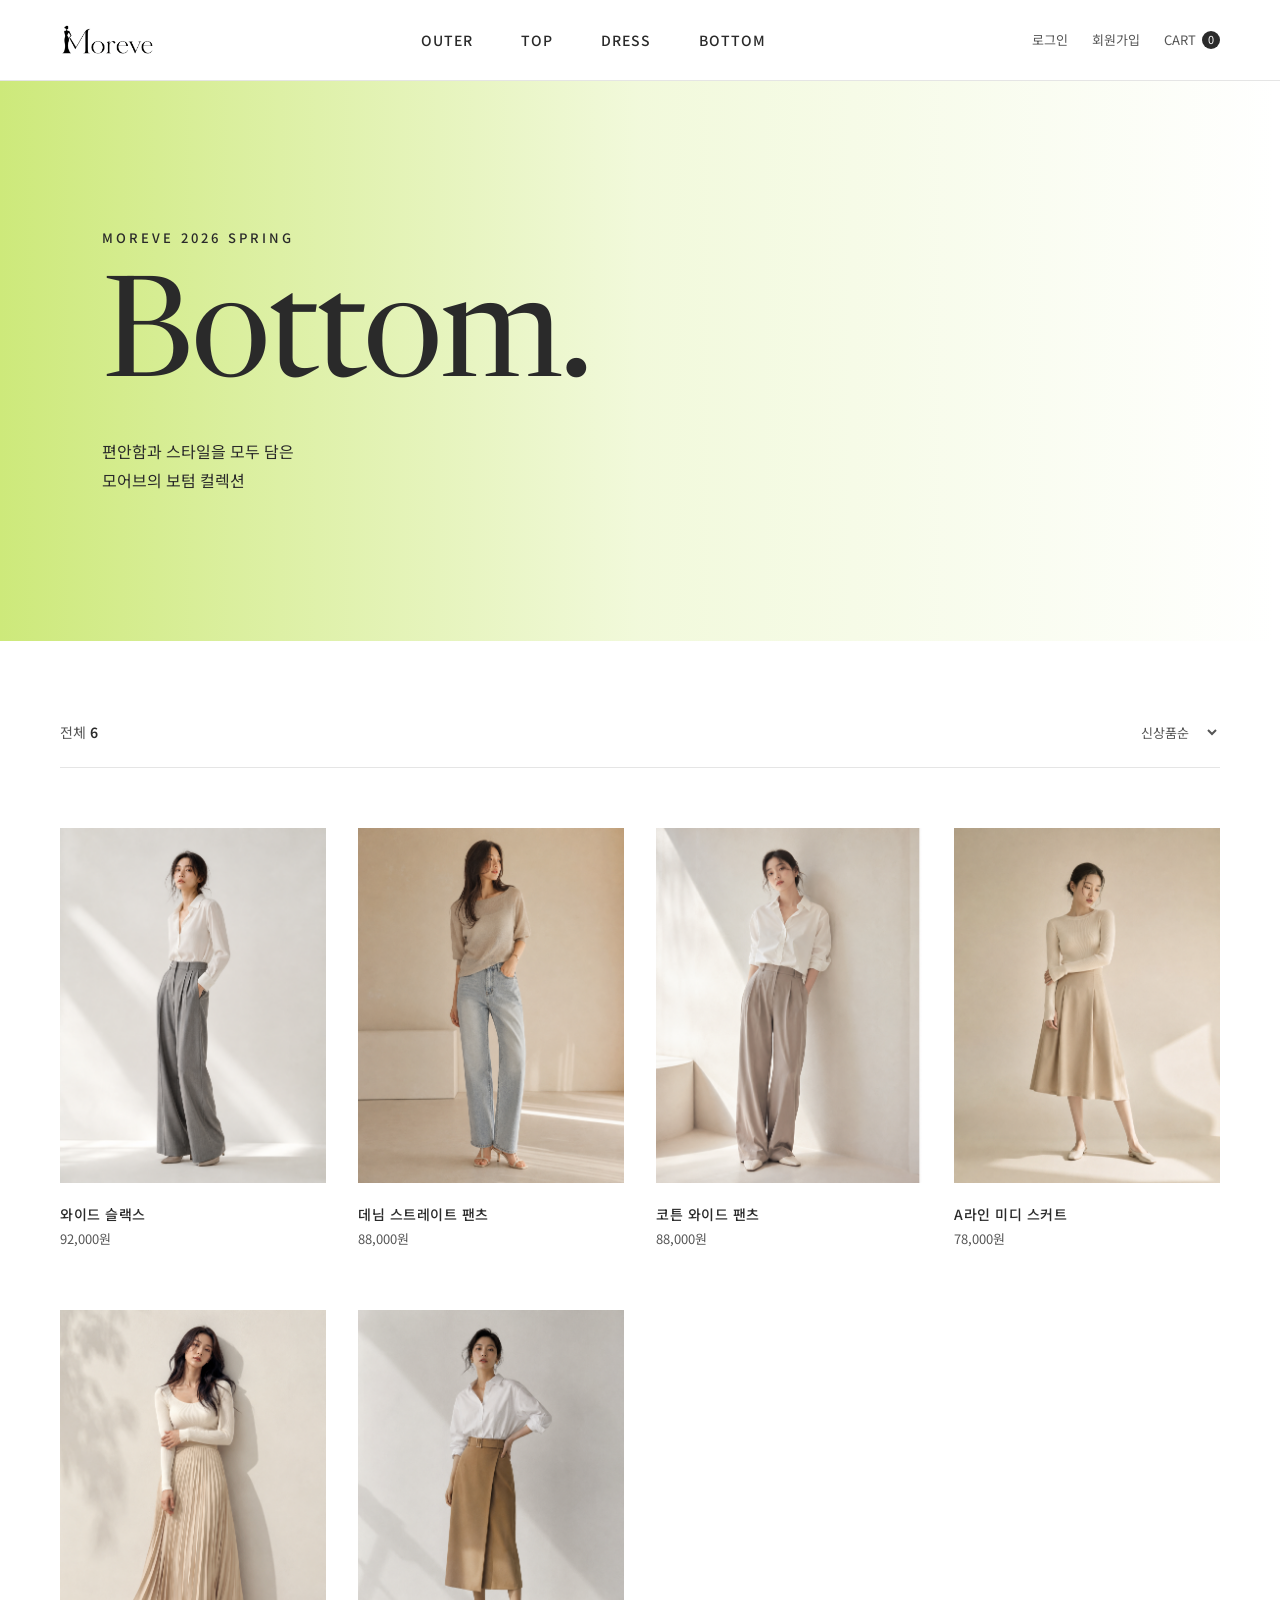
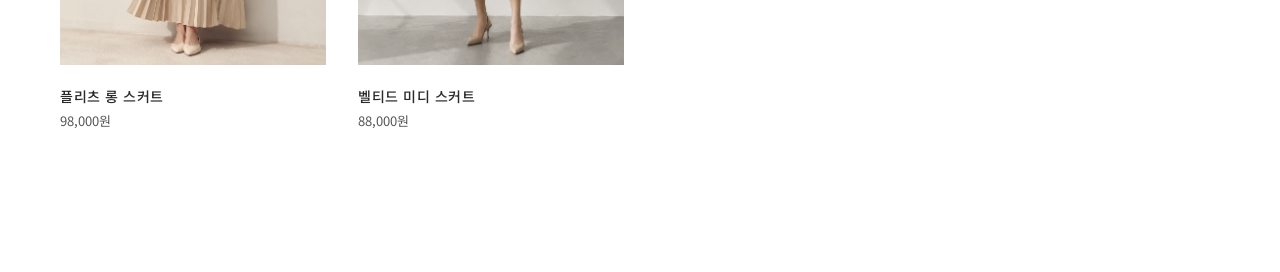
==== bottom.html @ 14810da8 "Finalize Moreve e-commerce platform with premium UI/UX enhancements" ====
<!DOCTYPE html>
<html lang="ko">
<head>
  <meta charset="UTF-8">
  <title>Moreve | BOTTOM</title>
  <meta name="viewport" content="width=device-width, initial-scale=1.0">
  <link href="https://fonts.googleapis.com/css2?family=Newsreader:ital,wght@0,400;0,500;0,600;1,400;1,500;1,600&family=Noto+Sans+KR:wght@300;400;500;700&family=Inter:wght@300;400;500;600&display=swap" rel="stylesheet">
  <link rel="stylesheet" href="style.css">
</head>
<body>

<!-- HEADER -->
<header class="header">
  <div class="header-inner">
    <div class="logo">
      <a href="index.html"><img src="images/logo.png" alt="Moreve"></a>
    </div>
    <nav class="gnb">
      <a href="outer.html">OUTER</a>
      <a href="top.html">TOP</a>
      <a href="dress.html">DRESS</a>
      <a href="bottom.html">BOTTOM</a>
    </nav>
    <div class="util">
      <a href="#">로그인</a>
      <a href="#">회원가입</a>
      <a href="#" class="cart">CART <span class="num">0</span></a>
    </div>
  </div>
</header>

<!-- BOTTOM BANNER -->
<section class="cat-banner cat-banner-bottom">
  <div class="cat-banner-overlay"></div>
  <div class="cat-banner-text">
    <p class="cat-sub">MOREVE 2026 SPRING</p>
    <h1 class="cat-title">Bottom.</h1>
    <p class="cat-desc">편안함과 스타일을 모두 담은<br>모어브의 보텀 컬렉션</p>
  </div>
</section>

<!-- 상품 리스트 -->
<section class="cat-products">
  <div class="cat-products-head">
    <p class="cat-count">전체 <span>6</span></p>
    <select class="cat-sort">
      <option>신상품순</option>
      <option>인기순</option>
      <option>낮은 가격순</option>
      <option>높은 가격순</option>
    </select>
  </div>

  <div class="product-grid">
    <a href="product.html" class="product">
      <div class="product-img pi7"></div>
      <div class="product-name">와이드 슬랙스</div>
      <div class="product-price">92,000원</div>
    </a>
    <a href="product.html" class="product">
      <div class="product-img pi8"></div>
      <div class="product-name">데님 스트레이트 팬츠</div>
      <div class="product-price">88,000원</div>
    </a>
    <a href="product.html" class="product">
      <div class="product-img pi15"></div>
      <div class="product-name">코튼 와이드 팬츠</div>
      <div class="product-price">88,000원</div>
    </a>
    <a href="product.html" class="product">
      <div class="product-img pi16"></div>
      <div class="product-name">A라인 미디 스커트</div>
      <div class="product-price">78,000원</div>
    </a>
    <a href="product.html" class="product">
      <div class="product-img pi23"></div>
      <div class="product-name">플리츠 롱 스커트</div>
      <div class="product-price">98,000원</div>
    </a>
    <a href="product.html" class="product">
      <div class="product-img pi24"></div>
      <div class="product-name">벨티드 미디 스커트</div>
      <div class="product-price">88,000원</div>
    </a>
  </div>
</section>

</body>
</html>
---- style.css ----
/* ===== RESET & VARIABLES ===== */
* { margin:0; padding:0; box-sizing:border-box; }

:root{
  --point:#A4D70E;
  --gray-bg:#F4F5F0;
  --gray-light:#F7F7F5;
  --text:#2a2a2a;
  --sub:#888;
  --line:#e5e5e5;
}

body { 
  font-family:'Noto Sans KR','Inter',sans-serif; 
  color:var(--text); 
  background:#fff; 
  line-height:1.6; 
  overflow-x:hidden;
}
a { color:inherit; text-decoration:none; }
img { max-width:100%; display:block; }

/* HEADER */
.header {
  position:sticky; top:0; z-index:100;
  background:#fff;
  border-bottom:1px solid var(--line);
  transition:box-shadow 0.3s;
}
.header-green {
  position:absolute;
  left:0; top:0;
  width:24%;
  height:100%;
  background:var(--point);
  z-index:0;
}
.header-inner {
  position:relative;
  z-index:1;
  max-width:1400px; margin:0 auto;
  display:flex; align-items:center; justify-content:space-between;
  padding:24px 60px;
}
.logo {
  font-family:'Cormorant Garamond',serif;
  font-size:28px; font-weight:500; font-style:italic;
  letter-spacing:0.5px;
}
.logo img {
  height:32px;
  width:auto;
  display:block;
}
.gnb { display:flex; gap:48px; }
.gnb a {
  font-size:14px; font-weight:500; letter-spacing:1px;
  transition:color 0.2s;
}
.gnb a:hover { color:var(--point); }
.util { display:flex; gap:24px; align-items:center; font-size:13px; color:#555; }
.util .cart { display:flex; align-items:center; gap:6px; }
.util .cart .num {
  background:var(--text); color:#fff;
  width:18px; height:18px; border-radius:50%;
  display:flex; align-items:center; justify-content:center;
  font-size:11px;
}

/* HERO */

.hero {
  position:relative;
  width:100%;
  height:820px;
  background:#fafafa;
  overflow:hidden;
  max-width:none;
  margin:0;
  padding:0;
}
.hero-bg-green {
  position:absolute;
  left:0; top:0;
  width:24%;
  height:100%;
  background:var(--point);
  z-index:1;
}

.hero-text {
  position:absolute;
  left:14%;
  top:50%;
  transform:translateY(-50%);
  z-index:10;
}

.hero-title {
  font-family:'Newsreader', serif;
  font-size:120px;
  font-weight:400;
  line-height:1;
  letter-spacing:-3px;
  color:var(--text);
  white-space:nowrap;
}
.hero-title .it { font-style:italic; font-weight:400; color:#888; }
.hero-title .dot { color:var(--point); }
.hero-star {
  font-size:20px;
  color:#fff;
  margin-bottom:30px;
  text-shadow:0 0 1px #999;
}
.hero-sub {
  margin-top:36px;
  font-size:17px;
  color:#2a2a2a;
  line-height:1.8;
  font-family:'Noto Sans KR', sans-serif;
}

.deco-circle-line {
  position:absolute;
  left:38%;
  top:18%;
  width:180px;
  height:180px;
  border:2px solid var(--point);
  border-radius:50%;
  z-index:6;
}

.slide-wrap {
  position:absolute;
  inset:0;
  z-index:3;
}
.slide {
  position:absolute;
  inset:0;
  opacity:0;
  transition:opacity 1.2s ease;
}
.slide.active { opacity:1; }

.main-img {
  position:absolute;
  left:46%;
  top:10%;
  width:30%;
  height:80%;
  background-size:cover;
  background-position:center;
  box-shadow:0 15px 40px rgba(0,0,0,0.08);
}
.sub-img {
  position:absolute;
  left:72%;
  top:38%;
  width:22%;
  height:56%;
  background-size:cover;
  background-position:center;
  box-shadow:0 15px 40px rgba(0,0,0,0.12);
  z-index:4;
}

.deco-circle-fill {
  position:absolute;
  right:6%;
  bottom:10%;
  width:90px;
  height:90px;
  background:var(--point);
  border-radius:50%;
  z-index:5;
}
.deco-half-circle {
  position:absolute;
  right:-80px;
  top:-80px;
  width:200px;
  height:200px;
  background:var(--point);
  border-radius:50%;
  z-index:2;
}

.slide, .slide-s {
  opacity:0;
  transition:opacity 1.2s ease;
}
.slide.active, .slide-s.active { opacity:1; }



/* ===== ROLLING BANNER ===== */
.rolling {
  background:#2a2a2a; color:#fff; overflow:hidden;
  padding:18px 0; border-top:1px solid #000;
}
.rolling-track {
  display:flex; gap:60px; width:max-content;
  animation:roll 40s linear infinite;
}
.rolling-item {
  display:flex; align-items:center; gap:60px;
  font-size:13px; letter-spacing:2px; white-space:nowrap;
  color:#eee;
}
.rolling-item .pt { color:var(--point); font-weight:600; }
.rolling-item::after {
  content:'✦'; color:var(--point); font-size:11px;
}
@keyframes roll {
  from { transform:translateX(0); }
  to   { transform:translateX(-50%); }
}

/* ===== SECTION COMMON ===== */
section { padding:140px 60px; max-width:1400px; margin:0 auto; }
.hero {
  max-width:none;
  margin:0;
  padding:0;
  background: linear-gradient(to right, #D4E89A 0%, #D4E89A 21.99%, #FFFFFF 22%);
}

.section-head {
  display:flex; align-items:flex-end; justify-content:space-between;
  margin-bottom:80px;
}
.section-title {
  font-family:'Cormorant Garamond',serif;
  font-size:100px; font-weight:500; line-height:1;
  letter-spacing:-4px;
}
.section-title .pt { color:var(--point); font-style:italic; }
.section-desc {
  text-align:right; font-size:14px; color:var(--sub);
  line-height:1.8; max-width:300px;
}

/* ===== BEST ===== */
.best {
  background:#fff;
  display:grid;
  grid-template-columns:140px 1fr;
  gap:60px;
  align-items:start;
  padding-bottom: 60px;
}

.best .section-head {
  flex-direction:column;
  margin-bottom:0;
}

.best .section-title {
  writing-mode:vertical-rl;
  transform:rotate(180deg);
  font-size:100px;
  line-height:1;
  white-space:nowrap;
}

.best .section-desc {
  display:none;
}

.product-grid {
  display:grid;
  grid-template-columns:repeat(4,1fr);
  gap:60px 32px;
}
.product { 
  position:relative;
  cursor:pointer;
  text-decoration:none; 
  color:inherit; 
  display:block; 
}
.product-img {
  aspect-ratio:3/4; background:var(--gray-bg);
  margin-bottom:20px; overflow:hidden; position:relative;
}
.product-img::before {
  content:''; position:absolute; inset:0;
  background:linear-gradient(135deg, rgba(190,253,2,0) 0%, rgba(190,253,2,0.15) 100%);
  opacity:0; transition:opacity 0.4s;
}
.product:hover .product-img::before { opacity:1; }
.product-num {
  font-family:'Cormorant Garamond',serif;
  font-size:13px; color:var(--sub); letter-spacing:2px;
}
.product-name {
  font-size:14px; font-weight:500; margin:6px 0 4px;
  letter-spacing:0.5px;
}
.product-price { font-size:13px; color:#555; }

/* product placeholder bg */
.pi1  { background: url('images/pi1.png')  center/cover no-repeat; }
.pi2  { background: url('images/pi2.png')  center/cover no-repeat; }
.pi3  { background: url('images/pi3.png')  center/cover no-repeat; }
.pi4  { background: url('images/pi4.png')  center/cover no-repeat; }
.pi5  { background: url('images/pi5.png')  center/cover no-repeat; }
.pi6  { background: url('images/pi6.png')  center/cover no-repeat; }
.pi7  { background: url('images/pi7.png')  center/cover no-repeat; }
.pi8  { background: url('images/pi8.png')  center/cover no-repeat; }
.pi9  { background: url('images/pi9.png')  center/cover no-repeat; }
.pi10 { background: url('images/pi10.png') center/cover no-repeat; }
.pi11 { background: url('images/pi11.png') center/cover no-repeat; }
.pi12 { background: url('images/pi12.png') center/cover no-repeat; }
.pi13 { background: url('images/pi13.png') center/cover no-repeat; }
.pi14 { background: url('images/pi14.png') center/cover no-repeat; }
.pi15 { background: url('images/pi15.png') center/cover no-repeat; }
.pi16 { background: url('images/pi16.png') center/cover no-repeat; }
.pi17 { background: url('images/pi17.png') center/cover no-repeat; }
.pi18 { background: url('images/pi18.png') center/cover no-repeat; }
.pi19 { background: url('images/pi19.png') center/cover no-repeat; }
.pi20 { background: url('images/pi20.png') center/cover no-repeat; }
.pi21 { background: url('images/pi21.png') center/cover no-repeat; }
.pi22 { background: url('images/pi22.png') center/cover no-repeat; }
.pi23 { background: url('images/pi23.png') center/cover no-repeat; }
.pi24 { background: url('images/pi24.png') center/cover no-repeat; }

/* ===== STYLE PROPOSAL ===== */
/* 모어브가 제안하는 나를 위한 스타일 → 자체제작 배너로 교체 */
.proposal {
  position: relative;
  width: 100%;
  max-width: none;
  height: 600px;
  padding: 0;
  background: url('images/style-banner.png') center/cover no-repeat;
  display: flex;
  align-items: center;
  justify-content: center;
  margin: 40px 0 60px;
  overflow: hidden;
}

/* 아래쪽으로 내린 연두 반투명 블러 - 애니메이션 효과 */
.proposal::before {
  content: '';
  position: absolute;
  left: 0;
  top: 58%;
  transform: translateY(-50%);
  height: 240px;
  width: 0; /* 초기 너비 0 */
  background: rgba(164, 215, 14, 0.26);
  backdrop-filter: blur(6px);
  -webkit-backdrop-filter: blur(6px);
  z-index: 1;
  transition: width 2.5s cubic-bezier(0.65, 0, 0.35, 1); /* 극도로 여유로운 속도로 펼쳐짐 */
}

.proposal.visible::before {
  width: 100%;
}

/* 텍스트 박스 - 띠가 다 그려진 후 등장 */
.proposal-text {
  position: relative;
  z-index: 2;
  text-align: center;
  color: #2a2a2a;
  transform: translateY(48px);
  opacity: 0;
  transition: opacity 1.2s ease 2.5s; /* 띠가 완전히 다 그려진 후 서서히 등장 */
}

.proposal.visible .proposal-text {
  opacity: 1;
}

.proposal-title {
  font-family: 'Newsreader', serif;
  font-size: 88px;
  font-weight: 400;
  font-style: italic;
  line-height: 1;
  letter-spacing: -2px;
  margin-bottom: 24px;
}

.proposal-sub {
  font-family: 'Noto Sans KR', sans-serif;
  font-size: 16px;
  font-weight: 400;
  letter-spacing: 1px;
  line-height: 1.7;
}

.proposal-line {
  width: 40px;
  height: 1px;
  background: #2a2a2a;
  margin: 28px auto 0;
}

/* ===== NEW ARRIVALS ===== */
.new { background:#fff; padding-top: 80px; }
.new-grid {
  display:grid; grid-template-columns:repeat(4,1fr); gap:60px 32px;
}
.new .product-img { aspect-ratio:3/4; }
.new-tag {
  display:inline-block; font-size:11px; letter-spacing:2px;
  padding:4px 10px; background:var(--point); color:var(--text);
  margin-bottom:8px; font-weight:600;
}

/* ===== COLLECTION ===== */
.collection { background:var(--gray-light); padding:140px 60px; }
.collection-inner { max-width:1400px; margin:0 auto; }
.col-grid {
  display:grid; grid-template-columns:repeat(4,1fr);
  grid-template-rows:repeat(2,300px);
  gap:20px;
}
.col-item { background:var(--gray-bg); overflow:hidden; cursor:pointer; position:relative; }
.col-item.big { grid-row:span 2; }
.ci1{background:url('images/col1.png') center/cover no-repeat;}
.ci2{background:url('images/col2.png') center/cover no-repeat;}
.ci3{background:url('images/col3.png') center/cover no-repeat;}
.ci4{background:url('images/col4.png') center/cover no-repeat;}
.ci5{background:url('images/col5.png') center/cover no-repeat;}
.ci6{background:url('images/col6.png') center/cover no-repeat;}
.ci7{background:url('images/col7.png') center/cover no-repeat;}

/* ===== FOOTER ===== */
footer {
  background: linear-gradient(to right, #A4D70E 0%, #A4D70E 23.99%, #FFFFFF 24%);
  color: #2a2a2a;
  padding: 40px 80px 20px;
  font-size: 12px;
  letter-spacing: 1px;
  border-top: 1px solid var(--line);
}
.foot-inner {
  width: 100%;
  max-width: 1400px;
  margin: 0 auto;
  display: grid;
  grid-template-columns: 2fr 1fr 1fr 1fr;
  gap: 60px;
}
.foot-logo {
  font-family: 'Cormorant Garamond', serif;
  font-size: 32px;
  font-style: italic;
  margin-bottom: 20px;
  color: #2a2a2a;
}
.foot-info {
  font-size: 12px;
  color: #666;
  line-height: 1.9;
}
.foot-col h5 {
  font-size: 13px;
  font-weight: 500;
  margin-bottom: 15px;
  letter-spacing: 1px;
  color: #2a2a2a;
}
.foot-col ul {
  list-style: none;
}
.foot-col li {
  font-size: 12px;
  color: #666;
  margin-bottom: 10px;
  cursor: pointer;
  transition: color 0.3s ease;
}
.foot-col li:hover {
  color: #2a2a2a;
}
.foot-bottom {
  max-width: 1400px;
  width: 100%;
  margin: 60px auto 0;
  padding-top: 20px;
  border-top: 1px solid #e5e5e5;
  display: flex;
  justify-content: space-between;
  font-size: 11px;
  color: #999;
}

/* ===== RESPONSIVE ===== */
@media (max-width:900px){
  .product-grid, .new-grid { grid-template-columns:repeat(2,1fr); }
  .col-grid { grid-template-columns:repeat(2,1fr); grid-template-rows:repeat(4,200px); }
  .col-item.big { grid-row:span 1; }
  .section-title { font-size:72px; }
  .gnb { display:none; }
  .header-inner, section, .collection, .proposal, footer { padding-left:24px; padding-right:24px; }
  .proposal { height: 400px; }
  .proposal::before { height: 200px; }
  .proposal-title { font-size: 48px; }
  .proposal-sub { font-size: 14px; }
  .foot-inner { grid-template-columns:1fr 1fr; }
}

/* ===== CATEGORY BANNER ===== */
.cat-banner {
  position:relative;
  width:100%;
  height:560px;
  overflow:hidden;
  max-width:none;
  margin:0;
  padding:0;
}
.cat-banner-img {
  position:absolute;
  inset:0;
  background:url('images/outer-banner.png') center/cover no-repeat;
  z-index:1;
}
.cat-banner-overlay {
  position:absolute;
  inset:0;
  background:linear-gradient(to right, rgba(164,215,14,0.55) 0%, rgba(164,215,14,0.15) 50%, rgba(164,215,14,0) 100%);
  z-index:2;
}
.cat-banner-text {
  position:absolute;
  left:8%;
  top:50%;
  transform:translateY(-50%);
  z-index:3;
  color:var(--text);
}
.cat-sub {
  font-size:13px;
  letter-spacing:3px;
  font-weight:500;
  margin-bottom:24px;
}
.cat-title {
  font-family:'Newsreader', serif;
  font-size:140px;
  font-weight:400;
  line-height:1;
  letter-spacing:-3px;
  margin-bottom:24px;
}
.cat-title .pt { color:var(--point); font-style:italic; }
.cat-desc {
  font-size:16px;
  line-height:1.8;
  font-family:'Noto Sans KR', sans-serif;
}

/* ===== CATEGORY PRODUCTS ===== */
.cat-products {
  max-width:1400px;
  margin:0 auto;
  padding:80px 60px 140px;
}
.cat-products-head {
  display:flex;
  justify-content:space-between;
  align-items:center;
  padding-bottom:24px;
  border-bottom:1px solid var(--line);
  margin-bottom:60px;
}
.cat-count { font-size:14px; color:#555; }
.cat-count span { color:var(--text); font-weight:600; }
.cat-sort {
  border:none;
  background:transparent;
  font-size:13px;
  color:#555;
  cursor:pointer;
  font-family:inherit;
  outline:none;
}
.cat-products .product { display:block; }

.cat-banner-bottom .cat-banner-overlay {
  position:absolute; inset:0; z-index:2;
  background:linear-gradient(to right, rgba(164,215,14,0.55) 0%, rgba(164,215,14,0.15) 50%, rgba(164,215,14,0) 100%);
}
.cat-banner-bottom {
  background:url('images/bottom-banner.png') center/cover no-repeat;
}

.cat-banner-top {
  background:url('images/top-banner.png') center/cover no-repeat;
}
.cat-banner-dress {
  background:url('images/dress-banner.png') center/cover no-repeat;
}


/* ===== PRODUCT DETAIL ===== */
.pd-wrap {
  max-width:1400px;
  margin:0 auto;
  padding:80px 60px 140px;
  display:grid;
  grid-template-columns:1.2fr 1fr;
  gap:80px;
}

.pd-main-img {
  width:100%;
  aspect-ratio:3/4;
  margin-bottom:20px;
}
.pd-thumbs {
  display:grid;
  grid-template-columns:repeat(4,1fr);
  gap:12px;
}
.pd-thumb {
  aspect-ratio:1/1;
  cursor:pointer;
  opacity:0.5;
  transition:opacity 0.3s;
}
.pd-thumb.active, .pd-thumb:hover { opacity:1; }

.pd-info { padding-top:20px; }
.pd-cat {
  font-size:13px;
  letter-spacing:3px;
  color:var(--sub);
  margin-bottom:16px;
}
.pd-name {
  font-family:'Newsreader', serif;
  font-size:42px;
  font-weight:400;
  margin-bottom:24px;
}
.pd-price {
  font-size:28px;
  font-weight:500;
  padding-bottom:32px;
  border-bottom:1px solid var(--line);
  margin-bottom:32px;
}
.pd-price span { font-size:16px; margin-left:4px; }

.pd-row {
  display:flex;
  align-items:center;
  padding:16px 0;
  border-bottom:1px solid #f0f0f0;
}
.pd-label {
  width:100px;
  font-size:12px;
  letter-spacing:2px;
  color:#555;
  font-weight:600;
}

.pd-colors { display:flex; gap:10px; }
.pd-color {
  width:28px; height:28px;
  border-radius:50%;
  cursor:pointer;
  border:2px solid #fff;
  box-shadow:0 0 0 1px #ddd;
  transition:box-shadow 0.2s;
}
.pd-color.active, .pd-color:hover {
  box-shadow:0 0 0 2px var(--text);
}

.pd-sizes { display:flex; gap:8px; }
.pd-size {
  width:42px; height:42px;
  border:1px solid #ddd;
  background:#fff;
  cursor:pointer;
  font-size:13px;
  font-family:inherit;
  transition:all 0.2s;
}
.pd-size:hover, .pd-size.active {
  border-color:var(--text);
  background:var(--text);
  color:#fff;
}

.pd-qty {
  display:flex;
  align-items:center;
  border:1px solid #ddd;
  width:fit-content;
}
.pd-qty button {
  width:36px; height:36px;
  border:none;
  background:#fff;
  cursor:pointer;
  font-size:16px;
}
.pd-qty span {
  width:50px;
  text-align:center;
  font-size:14px;
}

.pd-total {
  display:flex;
  justify-content:space-between;
  align-items:center;
  padding:24px 0;
  margin-top:16px;
  border-top:1px solid var(--line);
}
.pd-total span:first-child {
  font-size:13px; letter-spacing:2px; font-weight:600;
}
.pd-total-price {
  font-size:24px; font-weight:600;
}
.pd-total-price span { font-size:24px; }

.pd-buttons {
  display:grid;
  grid-template-columns:1fr 1fr;
  gap:10px;
  margin-bottom:40px;
}
.btn-cart, .btn-buy {
  height:56px;
  border:none;
  cursor:pointer;
  font-size:14px;
  font-weight:600;
  letter-spacing:2px;
  font-family:inherit;
  transition:all 0.2s;
}
.btn-cart {
  background:#fff;
  color:var(--text);
  border:1px solid var(--text);
}
.btn-cart:hover { background:var(--text); color:#fff; }
.btn-buy {
  background:var(--point);
  color:var(--text);
}
.btn-buy:hover { background:var(--text); color:var(--point); }

.pd-desc {
  font-size:13px;
  color:#555;
  line-height:1.9;
}
.pd-desc p { margin-bottom:8px; }
.pd-desc ul {
  list-style:none;
  margin-top:20px;
  padding-top:20px;
  border-top:1px solid #f0f0f0;
}
.pd-desc li {
  padding:4px 0;
  font-size:12px;
  color:#888;
}


/* ===== INTRO VIDEO ===== */
.intro-video {
  position: fixed;
  inset: 0;
  z-index: 9999;
  background: #000;
  overflow: hidden;
  opacity: 1;
  visibility: visible;
  transition: opacity 1s ease, visibility 1s ease;
}

.intro-video.hide {
  opacity: 0;
  visibility: hidden;
  pointer-events: none;
}

.intro-video video {
  width: 100%;
  height: 100%;
  object-fit: cover;
  display: block;
}

/* ENTER 버튼 - 오른쪽 바닥 고정형 */
.intro-enter {
  position: absolute;
  right: 0;
  bottom: 0;
  z-index: 2;

  width: 360px;
  height: 96px;

  border: none;
  border-left: 1px solid rgba(255,255,255,0.45);
  border-top: 1px solid rgba(255,255,255,0.45);

  background: rgba(0,0,0,0.62);
  color: #fff;

  display: flex;
  align-items: center;
  justify-content: center;
  gap: 12px;

  font-family: 'Inter', sans-serif;
  font-size: 12px;
  font-weight: 500;
  letter-spacing: 5px;
  line-height: 1;

  cursor: pointer;
  backdrop-filter: blur(14px);
  -webkit-backdrop-filter: blur(14px);

  transition: all 0.35s ease;
}

.intro-enter .enter-word {
  font-family: 'Newsreader', serif;
  font-size: 30px;
  font-style: italic;
  font-weight: 600;
  letter-spacing: 0;
  text-transform: none;
}

.intro-enter .moreve-word {
  font-family: 'Inter', sans-serif;
  font-size: 12px;
  font-weight: 600;
  letter-spacing: 5px;
}

.intro-enter:hover {
  background: #A4D70E;
  color: #111;
}

/* 인트로 중에는 스크롤 막기 */
body.intro-active {
  overflow: hidden;
}

/* 히어로 슬라이드 이미지 연결 */
.slide:nth-child(1) .main-img {
  background: url('images/model1.png') center/cover no-repeat;
}
.slide:nth-child(1) .sub-img {
  background: url('images/model1-sub.png') center/cover no-repeat;
}
.slide:nth-child(2) .main-img {
  background: url('images/model2.png') center/cover no-repeat;
}
.slide:nth-child(2) .sub-img {
  background: url('images/model2-sub.png') center/cover no-repeat;
}

.main-img,
.sub-img {
  box-shadow: none;
}

/* ===== 애니메이션: 글자별 페이드인 (Line 기반) ===== */
.hero-title .line {
  display: block;  /* 한 줄씩 */
}
.hero-title .italic {
  font-style: italic;
  color: #999;  /* 회색 (시안 기준) */
}
.hero-title .dot {
  color: #A4D70E;  /* 연두 점 */
}

.hero-title > .line > span {
  display: inline-block;
  opacity: 0;
  transform: translateY(20px);
  animation: letterFade 0.9s forwards;  /* 0.5s → 0.9s (더 천천히) */
}

/* Line 1: Love */
.hero-title > .line:nth-child(1) > span:nth-child(1) { animation-delay: 0.2s; }
.hero-title > .line:nth-child(1) > span:nth-child(2) { animation-delay: 0.3s; }
.hero-title > .line:nth-child(1) > span:nth-child(3) { animation-delay: 0.4s; }
.hero-title > .line:nth-child(1) > span:nth-child(4) { animation-delay: 0.5s; }

/* Line 2: yourself, */
.hero-title > .line:nth-child(2) > span:nth-child(1) { animation-delay: 0.7s; }
.hero-title > .line:nth-child(2) > span:nth-child(2) { animation-delay: 0.8s; }
.hero-title > .line:nth-child(2) > span:nth-child(3) { animation-delay: 0.9s; }
.hero-title > .line:nth-child(2) > span:nth-child(4) { animation-delay: 1.0s; }
.hero-title > .line:nth-child(2) > span:nth-child(5) { animation-delay: 1.1s; }
.hero-title > .line:nth-child(2) > span:nth-child(6) { animation-delay: 1.2s; }
.hero-title > .line:nth-child(2) > span:nth-child(7) { animation-delay: 1.3s; }
.hero-title > .line:nth-child(2) > span:nth-child(8) { animation-delay: 1.4s; }
.hero-title > .line:nth-child(2) > span:nth-child(9) { animation-delay: 1.5s; }

/* Line 3: more. */
.hero-title > .line:nth-child(3) > span:nth-child(1) { animation-delay: 1.7s; }
.hero-title > .line:nth-child(3) > span:nth-child(2) { animation-delay: 1.8s; }
.hero-title > .line:nth-child(3) > span:nth-child(3) { animation-delay: 1.9s; }
.hero-title > .line:nth-child(3) > span:nth-child(4) { animation-delay: 2.0s; }
.hero-title > .line:nth-child(3) > span:nth-child(5) { animation-delay: 2.1s; }

@keyframes letterFade {
  to {
    opacity: 1;
    transform: translateY(0);
  }
}

/* ===== 상품 카드 호버 효과 (VIEW MORE 오버레이) ===== */
.product .product-img {
  position: relative;
  overflow: hidden;
}

/* 어두워지는 오버레이 */
.product .product-img::before {
  content: '';
  position: absolute;
  inset: 0;
  background: rgba(0, 0, 0, 0.3);
  opacity: 0;
  transition: opacity 0.4s ease;
  z-index: 1;
}

/* VIEW MORE 텍스트 */
.product .product-img::after {
  content: 'VIEW MORE';
  position: absolute;
  left: 50%;
  bottom: 30%;
  transform: translate(-50%, 100%);
  color: white;
  font-size: 12px;
  font-weight: 500;
  letter-spacing: 3px;
  opacity: 0;
  transition: all 0.4s ease;
  z-index: 2;
  white-space: nowrap;
}

.product:hover .product-img::before {
  opacity: 1;
}

.product:hover .product-img::after {
  opacity: 1;
  transform: translate(-50%, 0);
}

/* 이미지 확대 효과 */
.product .product-img {
  transition: transform 0.6s ease;
}
.product:hover .product-img {
  transform: scale(1.05);
}

/* 텍스트는 절대 안 움직임 */
.product .product-name,
.product .product-price,
.product .new-tag {
  transform: none !important;
}

/* ===== 메뉴/내비게이션 호버 언더라인 ===== */
.menu a,
nav a {
  position: relative;
  text-decoration: none;
}
.menu a::after,
nav a::after {
  content: '';
  position: absolute;
  left: 0;
  bottom: -6px;
  width: 0;
  height: 2px;
  background: #A4D70E;
  transition: width 0.3s ease;
}
.menu a:hover::after,
nav a:hover::after {
  width: 100%;
}

/* ===== 스크롤 페이드인 효과 ===== */
.fade-in {
  opacity: 0;
  transform: translateY(40px);
  transition: opacity 0.8s ease, transform 0.8s ease;
}
.fade-in.visible {
  opacity: 1;
  transform: translateY(0);
}

/* ===== 컬렉션 아이템 호버 (테두리 애니메이션) ===== */
.collection .col-item {
  position: relative;
  overflow: hidden;
  cursor: pointer;
}

/* 위쪽 선 */
.collection .col-item::before {
  content: '';
  position: absolute;
  top: 0;
  left: 0;
  width: 0;
  height: 3px;
  background: #A4D70E;
  transition: width 0.4s ease;
  z-index: 3;
}
/* 아래쪽 선 */
.collection .col-item::after {
  content: '';
  position: absolute;
  bottom: 0;
  right: 0;
  width: 0;
  height: 3px;
  background: #A4D70E;
  transition: width 0.4s ease;
  z-index: 3;
}
.collection .col-item:hover::before,
.collection .col-item:hover::after {
  width: 100%;
}

/* 좌/우 선을 위해 inner wrapper 스타일링 */
.collection .col-item .col-img {
  position: relative;
  width: 100%;
  height: 100%;
}
.collection .col-item .col-img::before {
  content: '';
  position: absolute;
  top: 0;
  right: 0;
  width: 3px;
  height: 0;
  background: #A4D70E;
  transition: height 0.4s ease;
  z-index: 3;
}
.collection .col-item .col-img::after {
  content: '';
  position: absolute;
  bottom: 0;
  left: 0;
  width: 3px;
  height: 0;
  background: #A4D70E;
  transition: height 0.4s ease;
  z-index: 3;
}
.collection .col-item:hover .col-img::before,
.collection .col-item:hover .col-img::after {
  height: 100%;
}

/* 이미지 살짝 줌인 */
.collection .col-item .col-img {
  overflow: hidden;
  transition: transform 0.6s ease;
}
.collection .col-item:hover .col-img {
  transform: scale(1.03);
}
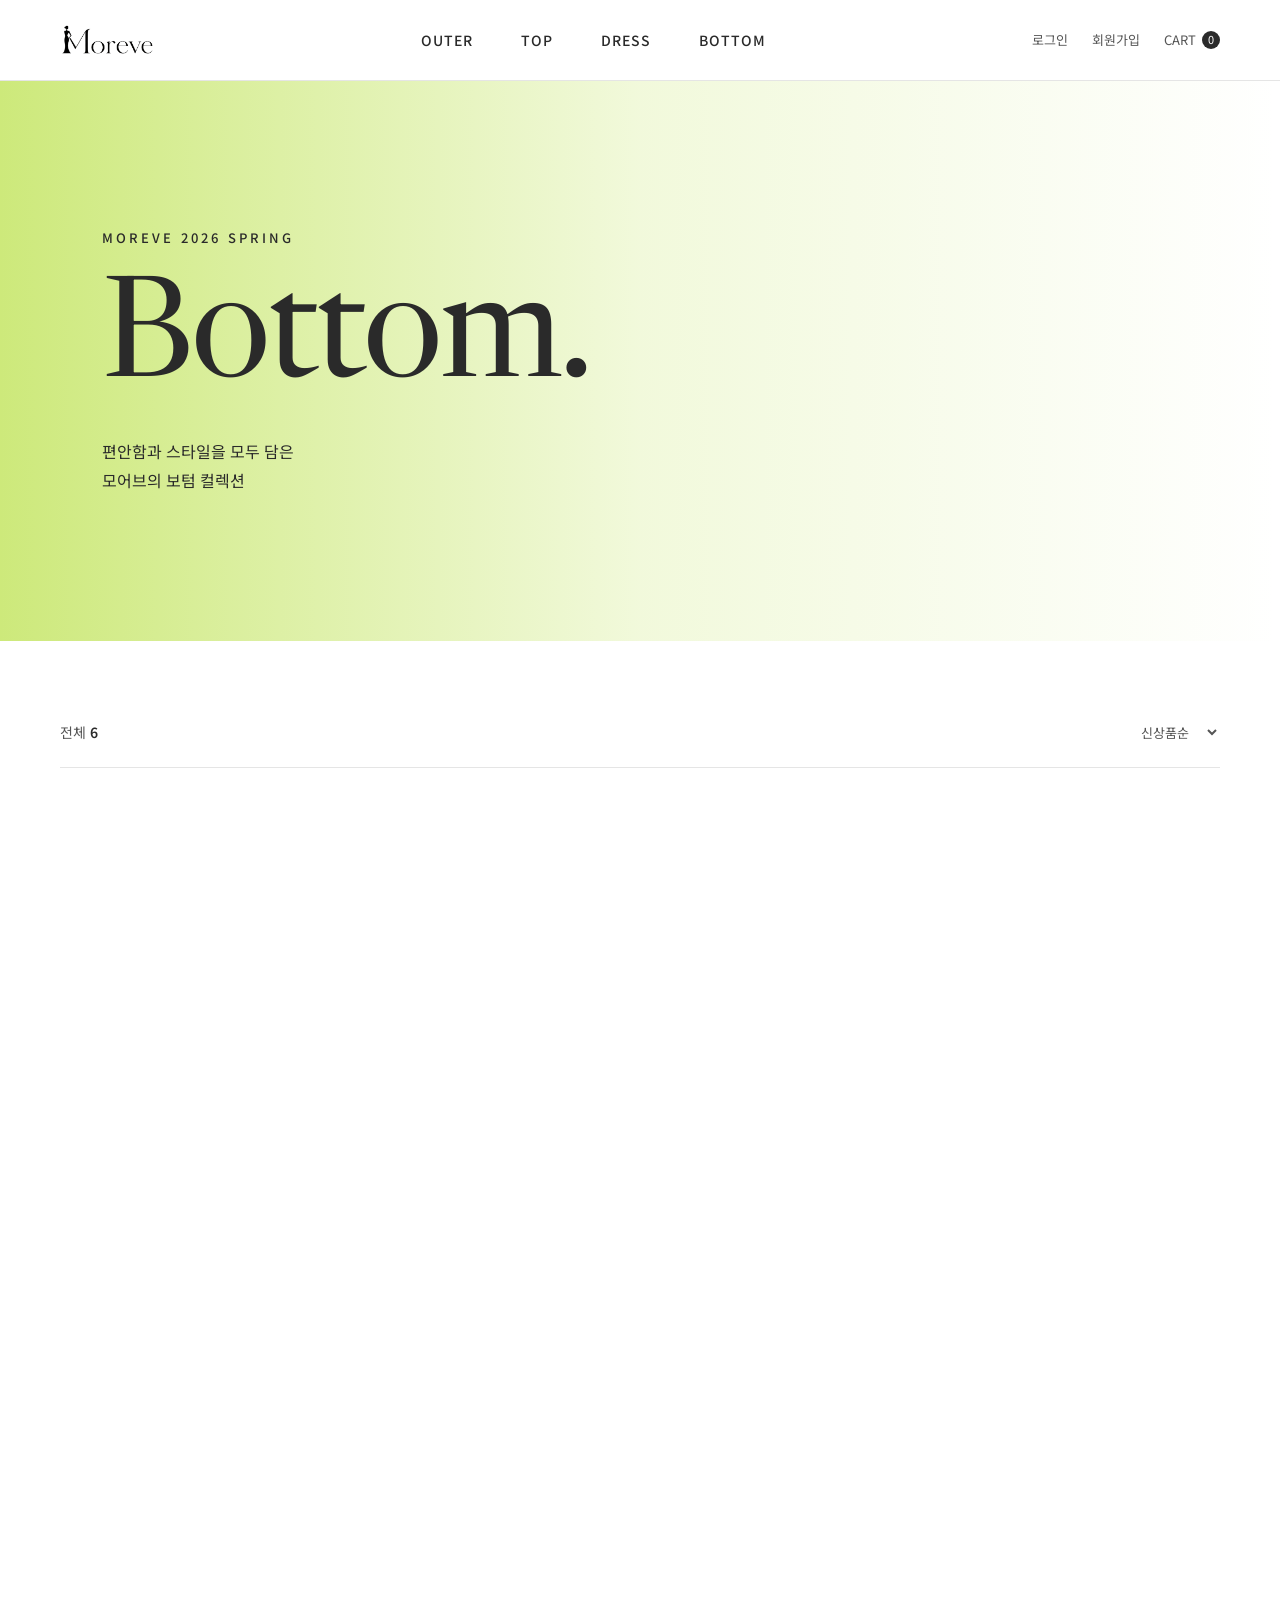
==== commit 240ec7d2: "feat: 상품 카드 도미노 페이드인 효과 적용 (시차 등장)" ====
--- a/bottom.html
+++ b/bottom.html
@@ -52,32 +52,32 @@
   </div>
 
   <div class="product-grid">
-    <a href="product.html" class="product">
+    <a href="product.html" class="product fade-in">
       <div class="product-img pi7"></div>
       <div class="product-name">와이드 슬랙스</div>
       <div class="product-price">92,000원</div>
     </a>
-    <a href="product.html" class="product">
+    <a href="product.html" class="product fade-in">
       <div class="product-img pi8"></div>
       <div class="product-name">데님 스트레이트 팬츠</div>
       <div class="product-price">88,000원</div>
     </a>
-    <a href="product.html" class="product">
+    <a href="product.html" class="product fade-in">
       <div class="product-img pi15"></div>
       <div class="product-name">코튼 와이드 팬츠</div>
       <div class="product-price">88,000원</div>
     </a>
-    <a href="product.html" class="product">
+    <a href="product.html" class="product fade-in">
       <div class="product-img pi16"></div>
       <div class="product-name">A라인 미디 스커트</div>
       <div class="product-price">78,000원</div>
     </a>
-    <a href="product.html" class="product">
+    <a href="product.html" class="product fade-in">
       <div class="product-img pi23"></div>
       <div class="product-name">플리츠 롱 스커트</div>
       <div class="product-price">98,000원</div>
     </a>
-    <a href="product.html" class="product">
+    <a href="product.html" class="product fade-in">
       <div class="product-img pi24"></div>
       <div class="product-name">벨티드 미디 스커트</div>
       <div class="product-price">88,000원</div>
--- a/style.css
+++ b/style.css
@@ -901,6 +901,12 @@
   opacity: 0;
   transform: translateY(20px);
   animation: letterFade 0.9s forwards;  /* 0.5s → 0.9s (더 천천히) */
+  animation-play-state: paused;  /* 처음엔 멈춰둠 */
+}
+
+/* 인트로 끝나면 애니메이션 시작 */
+body.intro-done .hero-title > .line > span {
+  animation-play-state: running;
 }
 
 /* Line 1: Love */
@@ -1102,3 +1108,43 @@
 .collection .col-item:hover .col-img {
   transform: scale(1.03);
 }
+
+/* ī�� ���̳� ȿ�� - �¡�� ���� ���� */
+.product-grid .product.fade-in,
+.new-grid .product.fade-in,
+.cat-products .product.fade-in {
+  transition-delay: 0s;
+}
+
+.product-grid .product.fade-in:nth-child(1),
+.new-grid .product.fade-in:nth-child(1),
+.cat-products .product.fade-in:nth-child(1) { transition-delay: 0s; }
+
+.product-grid .product.fade-in:nth-child(2),
+.new-grid .product.fade-in:nth-child(2),
+.cat-products .product.fade-in:nth-child(2) { transition-delay: 0.1s; }
+
+.product-grid .product.fade-in:nth-child(3),
+.new-grid .product.fade-in:nth-child(3),
+.cat-products .product.fade-in:nth-child(3) { transition-delay: 0.2s; }
+
+.product-grid .product.fade-in:nth-child(4),
+.new-grid .product.fade-in:nth-child(4),
+.cat-products .product.fade-in:nth-child(4) { transition-delay: 0.3s; }
+
+.product-grid .product.fade-in:nth-child(5),
+.new-grid .product.fade-in:nth-child(5),
+.cat-products .product.fade-in:nth-child(5) { transition-delay: 0.4s; }
+
+.product-grid .product.fade-in:nth-child(6),
+.new-grid .product.fade-in:nth-child(6),
+.cat-products .product.fade-in:nth-child(6) { transition-delay: 0.5s; }
+
+.product-grid .product.fade-in:nth-child(7),
+.new-grid .product.fade-in:nth-child(7),
+.cat-products .product.fade-in:nth-child(7) { transition-delay: 0.6s; }
+
+.product-grid .product.fade-in:nth-child(8),
+.new-grid .product.fade-in:nth-child(8),
+.cat-products .product.fade-in:nth-child(8) { transition-delay: 0.7s; }
+
